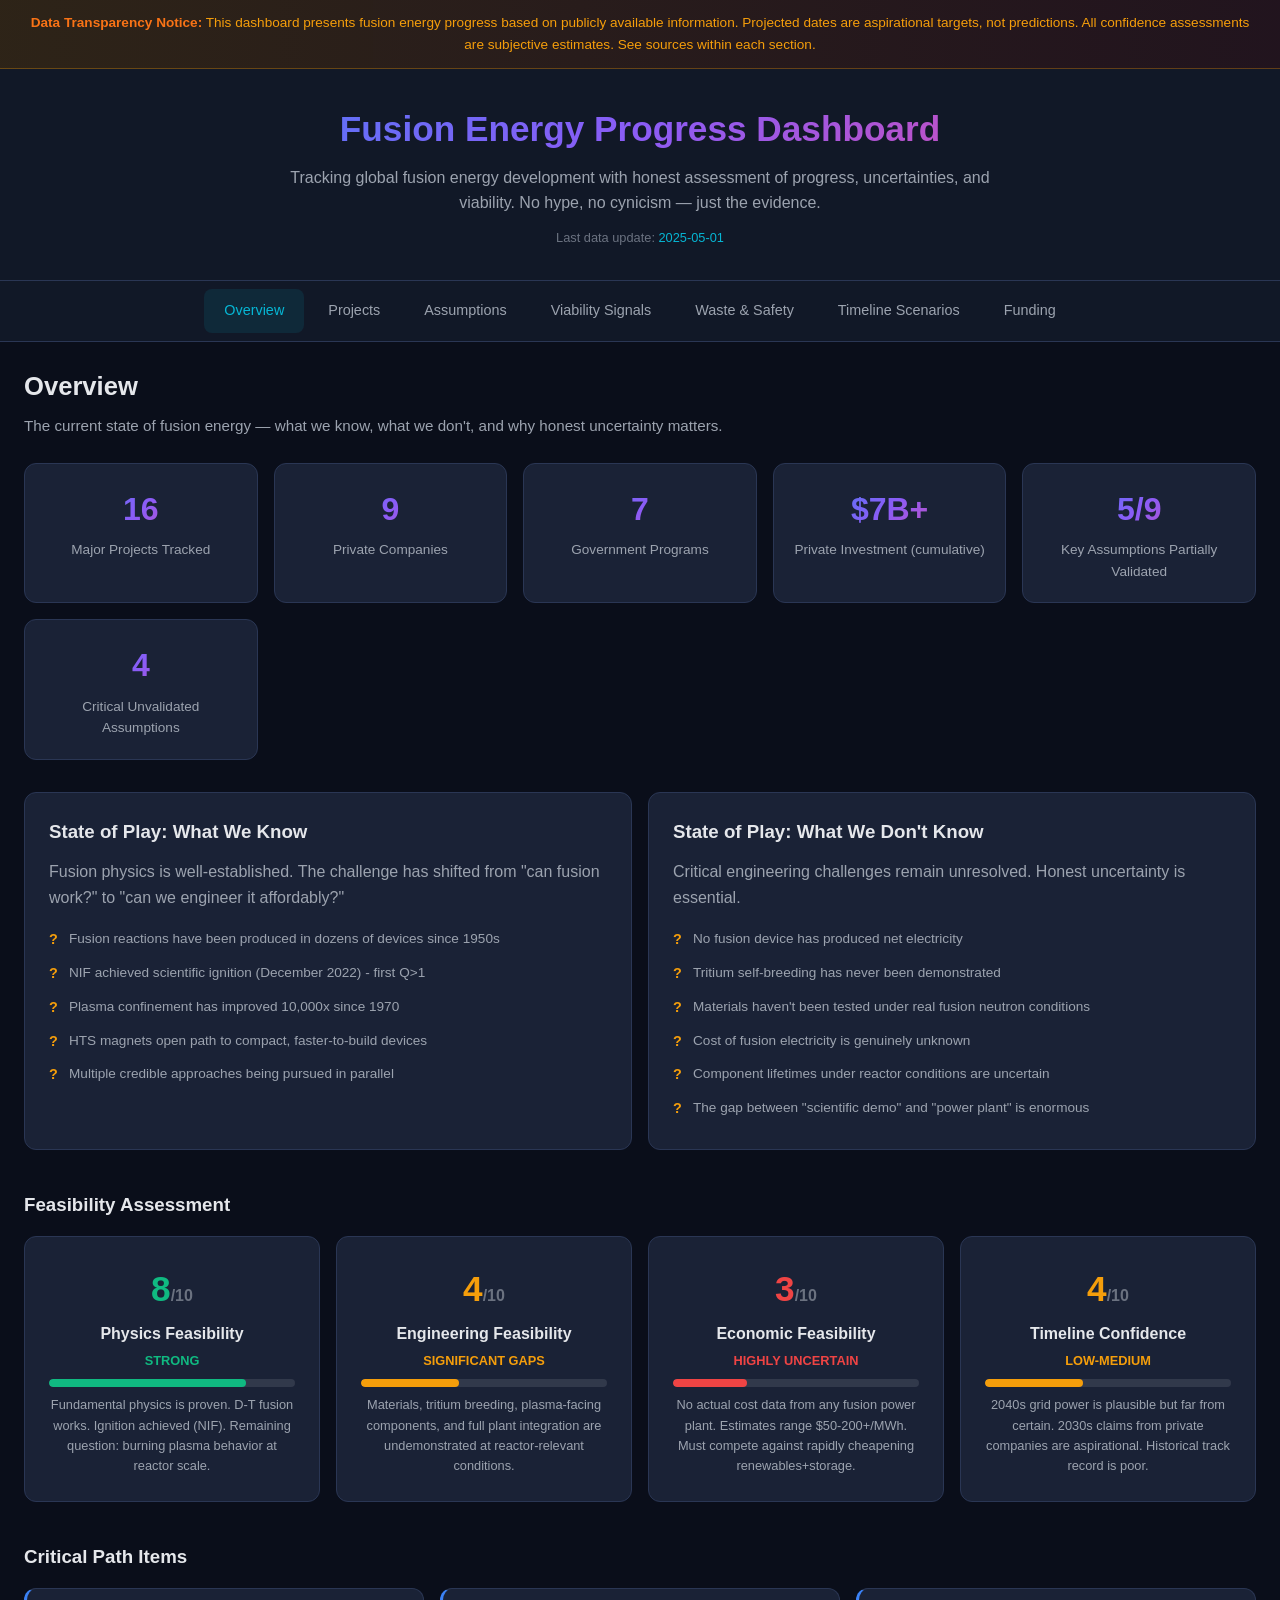
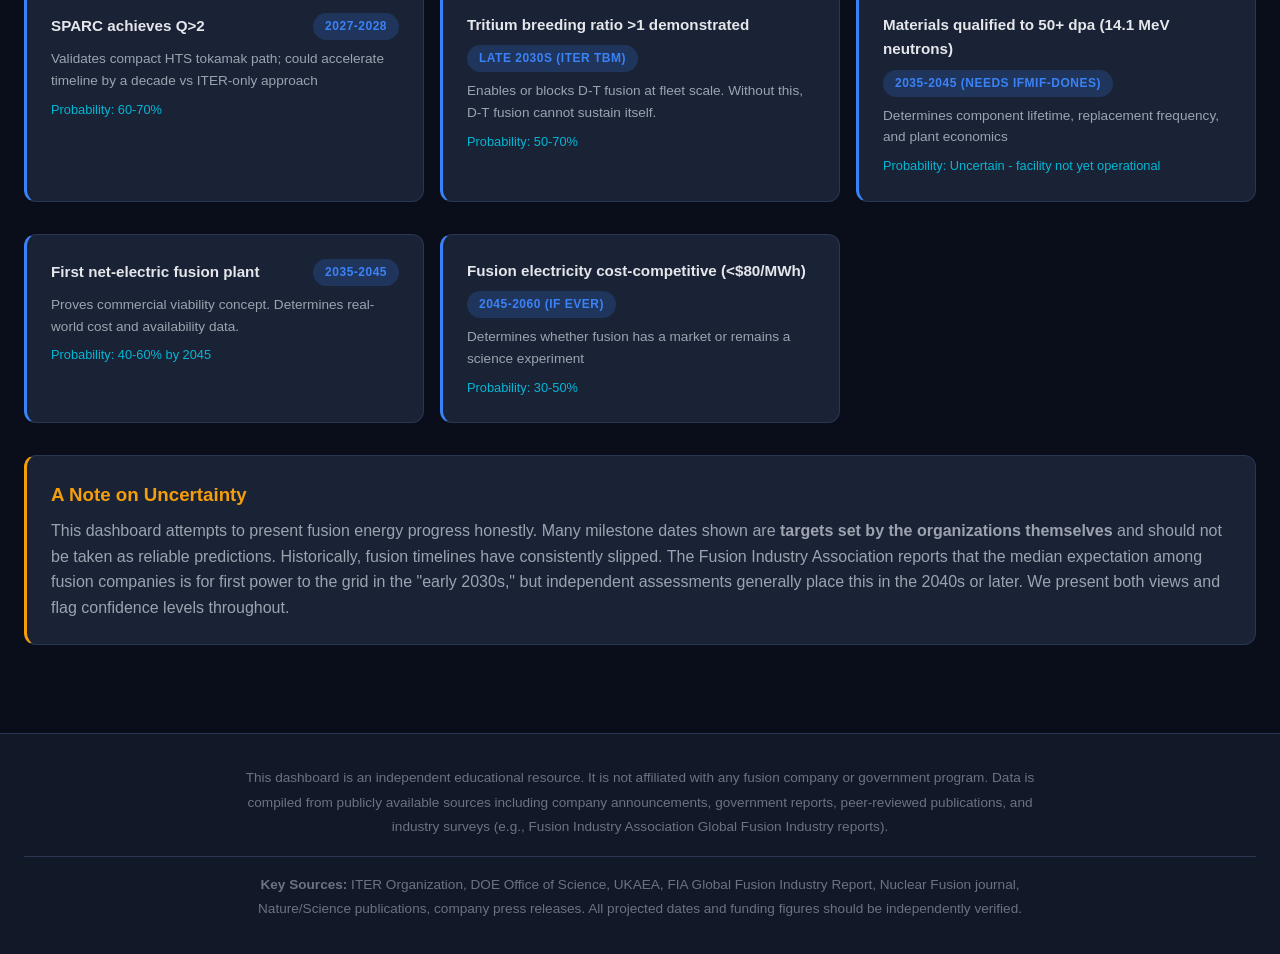
==== index.html @ d8c12f77 "Initial fusion energy progress dashboard Comprehensive static website tracking 16 major fusion proje" ====
<!DOCTYPE html>
<html lang="en">
<head>
  <meta charset="UTF-8">
  <meta name="viewport" content="width=device-width, initial-scale=1.0">
  <title>Fusion Energy Progress Dashboard</title>
  <meta name="description" content="Track the progress of global fusion energy development efforts, with honest assessment of milestones, uncertainties, safety, and viability signals.">
  <link rel="stylesheet" href="css/styles.css">
</head>
<body>

  <!-- Disclaimer Banner -->
  <div class="disclaimer-banner">
    <strong>Data Transparency Notice:</strong> This dashboard presents fusion energy progress based on publicly available information. Projected dates are aspirational targets, not predictions. All confidence assessments are subjective estimates. See sources within each section.
  </div>

  <!-- Header -->
  <header>
    <h1>Fusion Energy Progress Dashboard</h1>
    <p class="subtitle">
      Tracking global fusion energy development with honest assessment of progress, uncertainties, and viability. No hype, no cynicism &mdash; just the evidence.
    </p>
    <p class="last-updated">Last data update: <span id="last-updated">--</span></p>
  </header>

  <!-- Navigation -->
  <nav>
    <ul>
      <li><a href="#overview">Overview</a></li>
      <li><a href="#projects">Projects</a></li>
      <li><a href="#assumptions">Assumptions</a></li>
      <li><a href="#signals">Viability Signals</a></li>
      <li><a href="#waste">Waste &amp; Safety</a></li>
      <li><a href="#timeline">Timeline Scenarios</a></li>
      <li><a href="#funding">Funding</a></li>
    </ul>
  </nav>

  <!-- Main Content -->
  <main>

    <!-- Overview Section -->
    <div id="overview" class="section">
      <div class="section-header">
        <h2>Overview</h2>
        <p>The current state of fusion energy &mdash; what we know, what we don't, and why honest uncertainty matters.</p>
      </div>
      <div id="overview-content"></div>
    </div>

    <!-- Projects Section -->
    <div id="projects" class="section">
      <div class="section-header">
        <h2>Major Fusion Projects</h2>
        <p>Tracking 16 major public and private fusion energy efforts worldwide. Click milestones and uncertainties to expand.</p>
      </div>
      <div id="projects-content"></div>
    </div>

    <!-- Assumptions Section -->
    <div id="assumptions" class="section">
      <div class="section-header">
        <h2>Key Assumptions &amp; Validation Status</h2>
        <p>Fusion energy rests on several critical assumptions spanning physics, engineering, resources, policy, and economics. Here is where each stands.</p>
      </div>
      <div id="assumptions-content"></div>
    </div>

    <!-- Viability Signals Section -->
    <div id="signals" class="section">
      <div class="section-header">
        <h2>Viability Signals</h2>
        <p>Evidence for and against near-term fusion viability. Each signal includes a caveat to maintain intellectual honesty.</p>
      </div>
      <div id="signals-content"></div>
    </div>

    <!-- Waste & Safety Section -->
    <div id="waste" class="section">
      <div class="section-header">
        <h2>Waste Processing &amp; Safety</h2>
        <p>How fusion waste compares to fission, what safety characteristics fusion reactors have, and the environmental profile of fusion energy.</p>
      </div>
      <div id="waste-content"></div>
    </div>

    <!-- Timeline Scenarios Section -->
    <div id="timeline" class="section">
      <div class="section-header">
        <h2>Timeline Scenarios</h2>
        <p>When might fusion energy reach the grid? Four scenarios from optimistic to skeptical, with the reasoning behind each.</p>
      </div>
      <div id="timeline-content"></div>
    </div>

    <!-- Funding Section -->
    <div id="funding" class="section">
      <div class="section-header">
        <h2>Funding Landscape</h2>
        <p>Private investment and government funding for fusion energy development.</p>
      </div>
      <div id="funding-content"></div>
    </div>

  </main>

  <!-- Footer -->
  <footer>
    <p>
      This dashboard is an independent educational resource. It is not affiliated with any fusion company or government program. Data is compiled from publicly available sources including company announcements, government reports, peer-reviewed publications, and industry surveys (e.g., Fusion Industry Association Global Fusion Industry reports).
    </p>
    <div class="sources-note">
      <p>
        <strong>Key Sources:</strong> ITER Organization, DOE Office of Science, UKAEA, FIA Global Fusion Industry Report, Nuclear Fusion journal, Nature/Science publications, company press releases. All projected dates and funding figures should be independently verified.
      </p>
    </div>
  </footer>

  <!-- Scripts -->
  <script src="data/fusion-data.js"></script>
  <script src="js/app.js"></script>

</body>
</html>
---- css/styles.css ----
/* ============================================================
   Fusion Energy Dashboard - Styles
   ============================================================ */

:root {
  --bg-primary: #0a0e1a;
  --bg-secondary: #111827;
  --bg-card: #1a2236;
  --bg-card-hover: #1f2a42;
  --border: #2a3654;
  --text-primary: #e5e7eb;
  --text-secondary: #9ca3af;
  --text-muted: #6b7280;
  --accent-blue: #3b82f6;
  --accent-cyan: #06b6d4;
  --accent-purple: #8b5cf6;
  --accent-green: #10b981;
  --accent-yellow: #f59e0b;
  --accent-orange: #f97316;
  --accent-red: #ef4444;
  --accent-pink: #ec4899;
  --gradient-fusion: linear-gradient(135deg, #3b82f6, #8b5cf6, #ec4899);
  --gradient-energy: linear-gradient(135deg, #06b6d4, #10b981);
  --shadow-sm: 0 1px 2px rgba(0,0,0,0.3);
  --shadow-md: 0 4px 6px rgba(0,0,0,0.4);
  --shadow-lg: 0 10px 25px rgba(0,0,0,0.5);
  --radius: 12px;
  --radius-sm: 8px;
}

* { margin: 0; padding: 0; box-sizing: border-box; }

body {
  font-family: -apple-system, BlinkMacSystemFont, 'Segoe UI', 'Inter', sans-serif;
  background: var(--bg-primary);
  color: var(--text-primary);
  line-height: 1.6;
  -webkit-font-smoothing: antialiased;
}

/* ---- Top Disclaimer Banner ---- */
.disclaimer-banner {
  background: linear-gradient(90deg, rgba(245, 158, 11, 0.15), rgba(239, 68, 68, 0.1));
  border-bottom: 1px solid rgba(245, 158, 11, 0.3);
  padding: 12px 24px;
  text-align: center;
  font-size: 0.85rem;
  color: var(--accent-yellow);
}
.disclaimer-banner strong { color: var(--accent-orange); }

/* ---- Header ---- */
header {
  background: var(--bg-secondary);
  border-bottom: 1px solid var(--border);
  padding: 32px 24px;
  text-align: center;
}
header h1 {
  font-size: 2.2rem;
  font-weight: 800;
  background: var(--gradient-fusion);
  -webkit-background-clip: text;
  -webkit-text-fill-color: transparent;
  background-clip: text;
  margin-bottom: 8px;
}
header .subtitle {
  color: var(--text-secondary);
  font-size: 1rem;
  max-width: 700px;
  margin: 0 auto;
}
header .last-updated {
  color: var(--text-muted);
  font-size: 0.8rem;
  margin-top: 12px;
}
header .last-updated span { color: var(--accent-cyan); }

/* ---- Navigation ---- */
nav {
  background: var(--bg-secondary);
  border-bottom: 1px solid var(--border);
  padding: 0 24px;
  position: sticky;
  top: 0;
  z-index: 100;
}
nav ul {
  display: flex;
  list-style: none;
  justify-content: center;
  gap: 4px;
  overflow-x: auto;
  padding: 8px 0;
}
nav a {
  display: block;
  padding: 10px 20px;
  color: var(--text-secondary);
  text-decoration: none;
  font-size: 0.9rem;
  font-weight: 500;
  border-radius: var(--radius-sm);
  transition: all 0.2s;
  white-space: nowrap;
}
nav a:hover, nav a.active {
  color: var(--text-primary);
  background: var(--bg-card);
}
nav a.active {
  color: var(--accent-cyan);
  background: rgba(6, 182, 212, 0.1);
}

/* ---- Main Content ---- */
main {
  max-width: 1400px;
  margin: 0 auto;
  padding: 24px;
}

/* ---- Sections ---- */
.section {
  display: none;
  animation: fadeIn 0.3s ease;
}
.section.active { display: block; }

@keyframes fadeIn {
  from { opacity: 0; transform: translateY(10px); }
  to { opacity: 1; transform: translateY(0); }
}

.section-header {
  margin-bottom: 24px;
}
.section-header h2 {
  font-size: 1.6rem;
  font-weight: 700;
  margin-bottom: 8px;
  color: var(--text-primary);
}
.section-header p {
  color: var(--text-secondary);
  font-size: 0.95rem;
}

/* ---- Cards ---- */
.card {
  background: var(--bg-card);
  border: 1px solid var(--border);
  border-radius: var(--radius);
  padding: 24px;
  margin-bottom: 16px;
  transition: all 0.2s;
}
.card:hover {
  background: var(--bg-card-hover);
  border-color: rgba(59, 130, 246, 0.3);
  box-shadow: var(--shadow-md);
}

.card-header {
  display: flex;
  justify-content: space-between;
  align-items: flex-start;
  gap: 16px;
  margin-bottom: 16px;
  flex-wrap: wrap;
}
.card-header h3 {
  font-size: 1.2rem;
  font-weight: 700;
}
.card-header .meta {
  display: flex;
  gap: 8px;
  flex-wrap: wrap;
}

/* ---- Badges / Tags ---- */
.badge {
  display: inline-block;
  padding: 4px 12px;
  border-radius: 20px;
  font-size: 0.75rem;
  font-weight: 600;
  text-transform: uppercase;
  letter-spacing: 0.5px;
}
.badge-tokamak { background: rgba(59, 130, 246, 0.2); color: var(--accent-blue); }
.badge-stellarator { background: rgba(139, 92, 246, 0.2); color: var(--accent-purple); }
.badge-frc { background: rgba(236, 72, 153, 0.2); color: var(--accent-pink); }
.badge-icf { background: rgba(249, 115, 22, 0.2); color: var(--accent-orange); }
.badge-other { background: rgba(16, 185, 129, 0.2); color: var(--accent-green); }
.badge-private { background: rgba(6, 182, 212, 0.15); color: var(--accent-cyan); border: 1px solid rgba(6, 182, 212, 0.3); }
.badge-government { background: rgba(245, 158, 11, 0.15); color: var(--accent-yellow); border: 1px solid rgba(245, 158, 11, 0.3); }

/* ---- Status indicators ---- */
.status-dot {
  display: inline-block;
  width: 8px;
  height: 8px;
  border-radius: 50%;
  margin-right: 6px;
}
.status-achieved { background: var(--accent-green); box-shadow: 0 0 6px var(--accent-green); }
.status-pending { background: var(--accent-yellow); box-shadow: 0 0 6px var(--accent-yellow); }
.status-failed { background: var(--accent-red); box-shadow: 0 0 6px var(--accent-red); }

/* ---- Grid Layouts ---- */
.grid-2 { display: grid; grid-template-columns: repeat(auto-fit, minmax(400px, 1fr)); gap: 16px; }
.grid-3 { display: grid; grid-template-columns: repeat(auto-fit, minmax(300px, 1fr)); gap: 16px; }
.grid-4 { display: grid; grid-template-columns: repeat(auto-fit, minmax(250px, 1fr)); gap: 16px; }

/* ---- Stats Grid ---- */
.stats-grid {
  display: grid;
  grid-template-columns: repeat(auto-fit, minmax(200px, 1fr));
  gap: 16px;
  margin-bottom: 32px;
}
.stat-card {
  background: var(--bg-card);
  border: 1px solid var(--border);
  border-radius: var(--radius);
  padding: 20px;
  text-align: center;
}
.stat-card .stat-value {
  font-size: 2rem;
  font-weight: 800;
  background: var(--gradient-fusion);
  -webkit-background-clip: text;
  -webkit-text-fill-color: transparent;
  background-clip: text;
}
.stat-card .stat-label {
  color: var(--text-secondary);
  font-size: 0.85rem;
  margin-top: 4px;
}

/* ---- Milestone Timeline ---- */
.timeline {
  position: relative;
  padding-left: 24px;
}
.timeline::before {
  content: '';
  position: absolute;
  left: 7px;
  top: 4px;
  bottom: 4px;
  width: 2px;
  background: var(--border);
}
.timeline-item {
  position: relative;
  padding: 8px 0 8px 20px;
  font-size: 0.9rem;
}
.timeline-item::before {
  content: '';
  position: absolute;
  left: -20px;
  top: 14px;
  width: 10px;
  height: 10px;
  border-radius: 50%;
  border: 2px solid var(--border);
  background: var(--bg-primary);
}
.timeline-item.achieved::before {
  background: var(--accent-green);
  border-color: var(--accent-green);
  box-shadow: 0 0 8px rgba(16, 185, 129, 0.4);
}
.timeline-item.pending::before {
  background: var(--accent-yellow);
  border-color: var(--accent-yellow);
}
.timeline-item .year {
  font-weight: 700;
  color: var(--accent-cyan);
  min-width: 80px;
  display: inline-block;
}
.timeline-item .event { color: var(--text-primary); }
.timeline-item .note {
  color: var(--text-muted);
  font-size: 0.8rem;
  font-style: italic;
  margin-left: 4px;
}

/* ---- Confidence Meter ---- */
.confidence-bar {
  display: flex;
  align-items: center;
  gap: 12px;
  margin: 8px 0;
}
.confidence-track {
  flex: 1;
  height: 8px;
  background: rgba(255,255,255,0.1);
  border-radius: 4px;
  overflow: hidden;
}
.confidence-fill {
  height: 100%;
  border-radius: 4px;
  transition: width 0.6s ease;
}
.confidence-label {
  font-size: 0.85rem;
  font-weight: 600;
  min-width: 40px;
  text-align: right;
}

/* ---- Signal Cards ---- */
.signal-card {
  border-left: 3px solid;
  padding-left: 20px;
}
.signal-positive { border-color: var(--accent-green); }
.signal-negative { border-color: var(--accent-red); }
.signal-card .signal-header {
  display: flex;
  justify-content: space-between;
  align-items: center;
  margin-bottom: 8px;
  flex-wrap: wrap;
  gap: 8px;
}
.signal-card h4 { font-size: 1rem; }
.signal-card .signal-date { color: var(--text-muted); font-size: 0.8rem; }
.signal-card .signal-detail { color: var(--text-secondary); font-size: 0.9rem; margin-bottom: 8px; }
.signal-card .signal-caveat {
  background: rgba(245, 158, 11, 0.08);
  border: 1px solid rgba(245, 158, 11, 0.2);
  border-radius: var(--radius-sm);
  padding: 10px 14px;
  font-size: 0.85rem;
  color: var(--accent-yellow);
}
.signal-card .signal-caveat::before { content: 'Caveat: '; font-weight: 700; }

.significance-badge {
  padding: 2px 10px;
  border-radius: 12px;
  font-size: 0.7rem;
  font-weight: 700;
  text-transform: uppercase;
}
.significance-high { background: rgba(239, 68, 68, 0.2); color: var(--accent-red); }
.significance-medium { background: rgba(245, 158, 11, 0.2); color: var(--accent-yellow); }
.significance-low { background: rgba(107, 114, 128, 0.2); color: var(--text-muted); }

/* ---- Assumption Cards ---- */
.assumption-card .status-label {
  display: inline-block;
  padding: 4px 12px;
  border-radius: 20px;
  font-size: 0.75rem;
  font-weight: 700;
  text-transform: uppercase;
}
.status-validated { background: rgba(16, 185, 129, 0.2); color: var(--accent-green); }
.status-partial { background: rgba(245, 158, 11, 0.2); color: var(--accent-yellow); }
.status-unvalidated { background: rgba(239, 68, 68, 0.2); color: var(--accent-red); }

.assumption-card .category-tag {
  color: var(--text-muted);
  font-size: 0.75rem;
  text-transform: uppercase;
  letter-spacing: 1px;
  margin-bottom: 8px;
}

/* ---- Expandable sections ---- */
.expandable-header {
  cursor: pointer;
  user-select: none;
  display: flex;
  align-items: center;
  gap: 8px;
}
.expandable-header .chevron {
  transition: transform 0.2s;
  font-size: 0.8rem;
  color: var(--text-muted);
}
.expandable-header.open .chevron { transform: rotate(90deg); }
.expandable-content {
  max-height: 0;
  overflow: hidden;
  transition: max-height 0.3s ease;
}
.expandable-content.open { max-height: 2000px; }

/* ---- Key Metrics ---- */
.metrics-grid {
  display: grid;
  grid-template-columns: repeat(auto-fit, minmax(160px, 1fr));
  gap: 8px;
  margin: 12px 0;
}
.metric-item {
  background: rgba(255,255,255,0.03);
  border-radius: var(--radius-sm);
  padding: 10px 12px;
}
.metric-item .metric-label {
  font-size: 0.7rem;
  text-transform: uppercase;
  letter-spacing: 0.5px;
  color: var(--text-muted);
}
.metric-item .metric-value {
  font-size: 0.95rem;
  font-weight: 600;
  color: var(--accent-cyan);
}

/* ---- Uncertainty List ---- */
.uncertainty-list {
  list-style: none;
  margin-top: 12px;
}
.uncertainty-list li {
  position: relative;
  padding: 6px 0 6px 20px;
  font-size: 0.85rem;
  color: var(--text-secondary);
}
.uncertainty-list li::before {
  content: '?';
  position: absolute;
  left: 0;
  color: var(--accent-yellow);
  font-weight: 700;
  font-size: 0.9rem;
}

/* ---- Comparison Table ---- */
.comparison-table {
  width: 100%;
  border-collapse: collapse;
  margin: 16px 0;
}
.comparison-table th, .comparison-table td {
  padding: 12px 16px;
  text-align: left;
  border-bottom: 1px solid var(--border);
  font-size: 0.9rem;
}
.comparison-table th {
  color: var(--text-muted);
  font-size: 0.75rem;
  text-transform: uppercase;
  letter-spacing: 1px;
  font-weight: 600;
}
.comparison-table tr:hover td { background: rgba(255,255,255,0.02); }

/* ---- Waste Comparison ---- */
.waste-comparison {
  display: flex;
  gap: 24px;
  margin: 16px 0;
  flex-wrap: wrap;
}
.waste-col {
  flex: 1;
  min-width: 280px;
  background: rgba(255,255,255,0.02);
  border-radius: var(--radius);
  padding: 20px;
}
.waste-col h4 {
  margin-bottom: 12px;
  font-size: 1rem;
}
.waste-col.fusion-col { border-top: 3px solid var(--accent-green); }
.waste-col.fission-col { border-top: 3px solid var(--accent-red); }

/* ---- Timeline Scenarios ---- */
.scenario-cards {
  display: grid;
  grid-template-columns: repeat(auto-fit, minmax(280px, 1fr));
  gap: 16px;
}
.scenario-card {
  background: var(--bg-card);
  border: 1px solid var(--border);
  border-radius: var(--radius);
  padding: 24px;
  position: relative;
  overflow: hidden;
}
.scenario-card::before {
  content: '';
  position: absolute;
  top: 0; left: 0; right: 0;
  height: 3px;
}
.scenario-optimistic::before { background: var(--accent-green); }
.scenario-moderate::before { background: var(--accent-blue); }
.scenario-pessimistic::before { background: var(--accent-orange); }
.scenario-never::before { background: var(--accent-red); }
.scenario-card h4 { margin-bottom: 16px; font-size: 1.05rem; }
.scenario-item {
  display: flex;
  justify-content: space-between;
  padding: 8px 0;
  border-bottom: 1px solid rgba(255,255,255,0.05);
  font-size: 0.9rem;
}
.scenario-item .scenario-label { color: var(--text-secondary); }
.scenario-item .scenario-value { font-weight: 600; color: var(--accent-cyan); }
.scenario-probability {
  margin-top: 16px;
  padding: 12px;
  background: rgba(255,255,255,0.03);
  border-radius: var(--radius-sm);
  text-align: center;
  font-size: 0.9rem;
}
.scenario-probability .prob-value { font-size: 1.4rem; font-weight: 800; }

/* ---- Funding ---- */
.funding-bar {
  display: flex;
  align-items: center;
  gap: 12px;
  margin: 8px 0;
}
.funding-bar .company-name {
  min-width: 160px;
  font-size: 0.9rem;
  color: var(--text-secondary);
}
.funding-bar-track {
  flex: 1;
  height: 24px;
  background: rgba(255,255,255,0.05);
  border-radius: 4px;
  overflow: hidden;
  position: relative;
}
.funding-bar-fill {
  height: 100%;
  background: var(--gradient-fusion);
  border-radius: 4px;
  display: flex;
  align-items: center;
  padding-left: 8px;
  font-size: 0.75rem;
  font-weight: 600;
  min-width: fit-content;
  padding-right: 8px;
}

/* ---- Filter Controls ---- */
.filter-bar {
  display: flex;
  gap: 8px;
  margin-bottom: 24px;
  flex-wrap: wrap;
}
.filter-btn {
  padding: 8px 16px;
  border: 1px solid var(--border);
  border-radius: 20px;
  background: transparent;
  color: var(--text-secondary);
  font-size: 0.85rem;
  cursor: pointer;
  transition: all 0.2s;
}
.filter-btn:hover { border-color: var(--accent-blue); color: var(--text-primary); }
.filter-btn.active { background: rgba(59, 130, 246, 0.2); border-color: var(--accent-blue); color: var(--accent-blue); }

/* ---- Safety Feature Cards ---- */
.safety-grid {
  display: grid;
  grid-template-columns: repeat(auto-fit, minmax(350px, 1fr));
  gap: 16px;
}
.safety-card {
  background: var(--bg-card);
  border: 1px solid var(--border);
  border-radius: var(--radius);
  padding: 20px;
}
.safety-card h4 {
  color: var(--accent-green);
  margin-bottom: 8px;
}
.safety-card .comparison {
  margin-top: 8px;
  padding-top: 8px;
  border-top: 1px solid var(--border);
  font-size: 0.85rem;
  color: var(--text-muted);
}
.safety-card .comparison::before { content: 'vs Fission: '; font-weight: 600; color: var(--accent-orange); }

/* ---- Footer ---- */
footer {
  background: var(--bg-secondary);
  border-top: 1px solid var(--border);
  padding: 32px 24px;
  text-align: center;
  margin-top: 48px;
}
footer p {
  color: var(--text-muted);
  font-size: 0.85rem;
  max-width: 800px;
  margin: 0 auto;
  line-height: 1.8;
}
footer .sources-note {
  margin-top: 16px;
  padding-top: 16px;
  border-top: 1px solid var(--border);
}

/* ---- Responsive ---- */
@media (max-width: 768px) {
  header h1 { font-size: 1.6rem; }
  nav ul { justify-content: flex-start; }
  main { padding: 16px; }
  .grid-2, .grid-3, .grid-4 { grid-template-columns: 1fr; }
  .stats-grid { grid-template-columns: repeat(2, 1fr); }
  .card-header { flex-direction: column; }
  .funding-bar .company-name { min-width: 100px; font-size: 0.8rem; }
  .waste-comparison { flex-direction: column; }
  .safety-grid { grid-template-columns: 1fr; }
  .scenario-cards { grid-template-columns: 1fr; }
}

/* ---- Scrollbar ---- */
::-webkit-scrollbar { width: 8px; height: 8px; }
::-webkit-scrollbar-track { background: var(--bg-primary); }
::-webkit-scrollbar-thumb { background: var(--border); border-radius: 4px; }
::-webkit-scrollbar-thumb:hover { background: var(--text-muted); }

/* ---- Print styles ---- */
@media print {
  body { background: white; color: #1a1a1a; }
  nav, .disclaimer-banner { display: none; }
  .section { display: block !important; page-break-inside: avoid; }
  .card { border: 1px solid #ddd; box-shadow: none; background: white; }
}
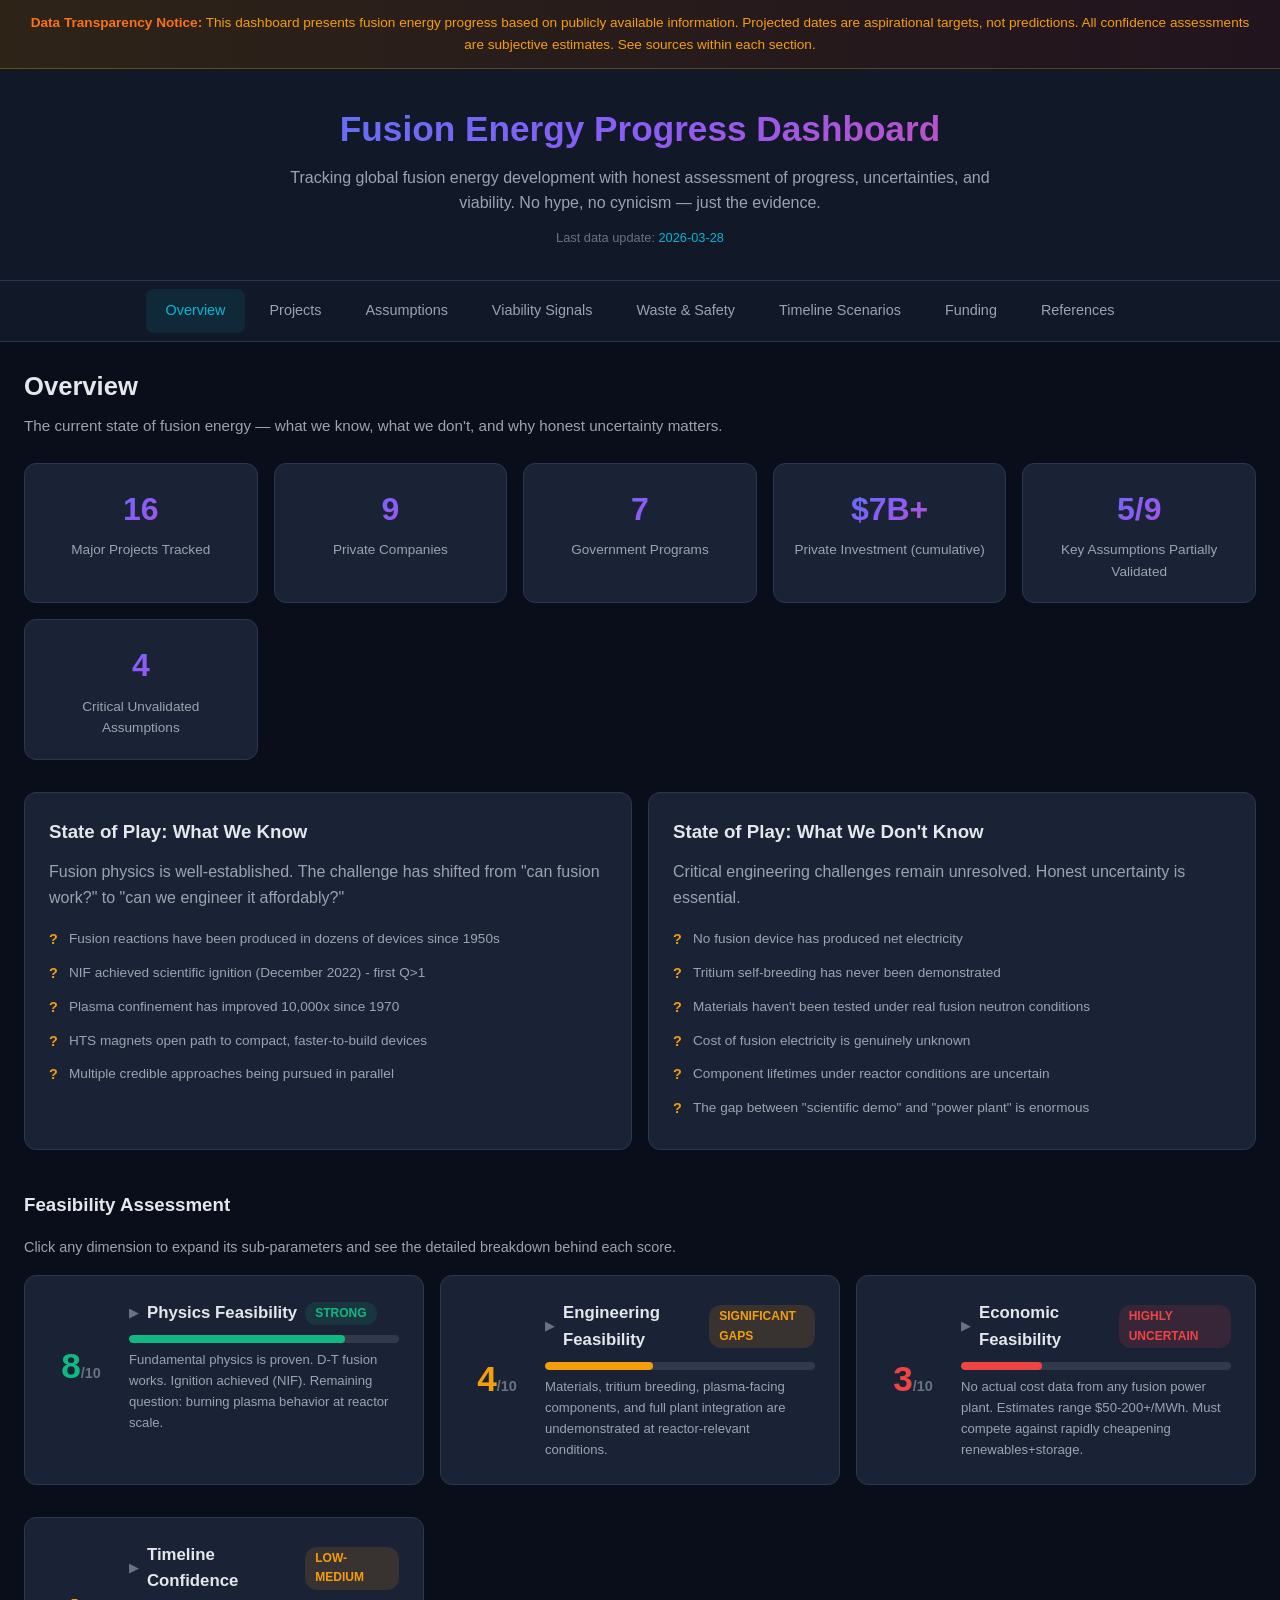
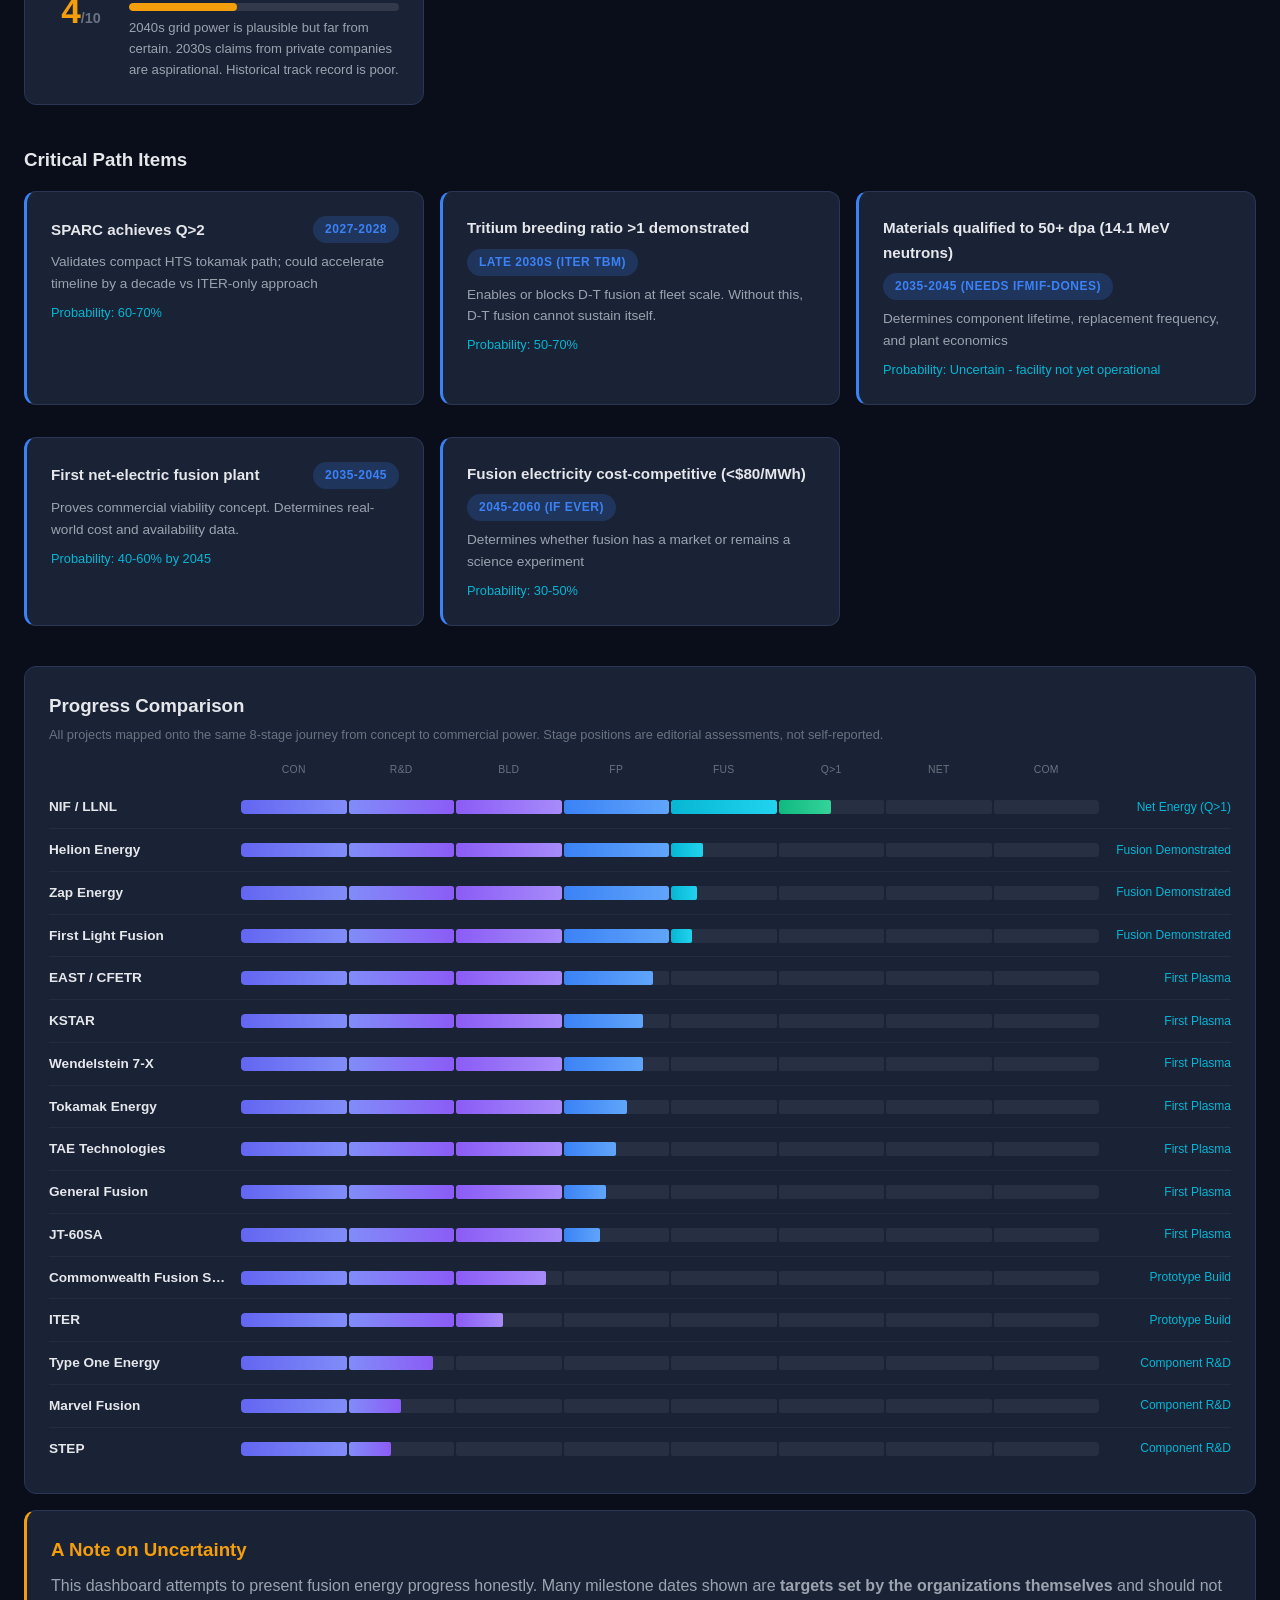
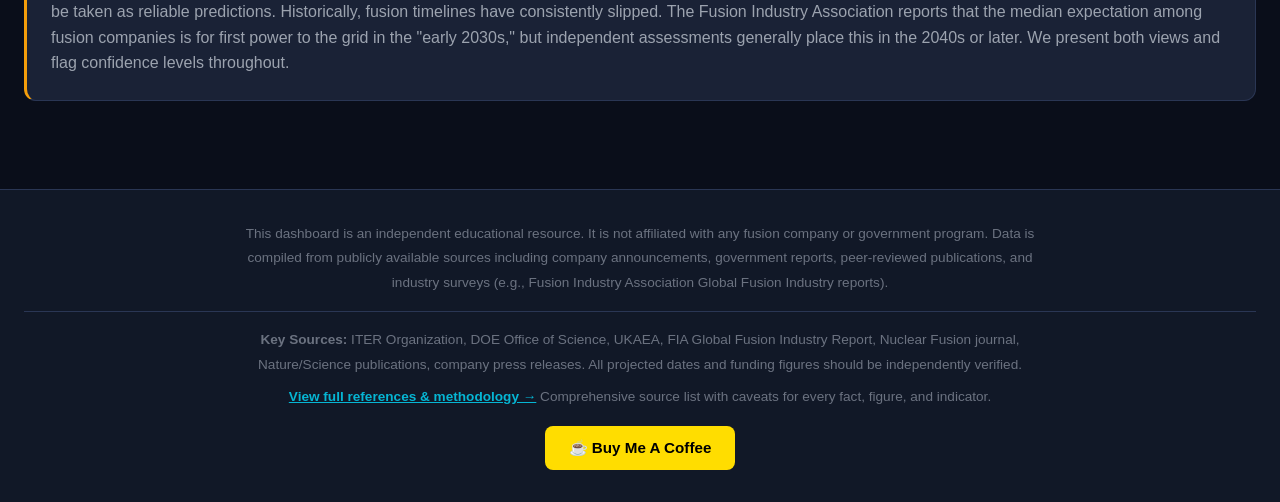
==== commit 58f6712a: "Comprehensive fact-check, data refresh to Mar 2026, references page, Buy Me A Coffee link - Fact-che" ====
--- a/index.html
+++ b/index.html
@@ -33,6 +33,7 @@
       <li><a href="#waste">Waste &amp; Safety</a></li>
       <li><a href="#timeline">Timeline Scenarios</a></li>
       <li><a href="#funding">Funding</a></li>
+      <li><a href="references.html">References</a></li>
     </ul>
   </nav>
 
@@ -113,6 +114,12 @@
       <p>
         <strong>Key Sources:</strong> ITER Organization, DOE Office of Science, UKAEA, FIA Global Fusion Industry Report, Nuclear Fusion journal, Nature/Science publications, company press releases. All projected dates and funding figures should be independently verified.
       </p>
+      <p style="margin-top: 8px;">
+        <strong><a href="references.html" style="color: #06b6d4;">View full references &amp; methodology &rarr;</a></strong> Comprehensive source list with caveats for every fact, figure, and indicator.
+      </p>
+    </div>
+    <div style="margin-top: 16px; text-align: center;">
+      <a href="https://www.buymeacoffee.com/joelfirenze" target="_blank" rel="noopener noreferrer" style="display: inline-block; background: #FFDD00; color: #000; font-weight: 700; padding: 10px 24px; border-radius: 8px; text-decoration: none; font-size: 0.95rem;">&#9749; Buy Me A Coffee</a>
     </div>
   </footer>
 
--- a/css/styles.css
+++ b/css/styles.css
@@ -375,12 +375,174 @@
 .status-partial { background: rgba(245, 158, 11, 0.2); color: var(--accent-yellow); }
 .status-unvalidated { background: rgba(239, 68, 68, 0.2); color: var(--accent-red); }
 
+/* ---- Progress Meter ---- */
+.progress-meter {
+  margin: 16px 0;
+  background: rgba(255,255,255,0.03);
+  border-radius: var(--radius-sm);
+  padding: 14px 16px 10px;
+}
+.progress-meter .pm-label {
+  display: flex;
+  justify-content: space-between;
+  align-items: center;
+  margin-bottom: 10px;
+}
+.progress-meter .pm-label-text {
+  font-size: 0.8rem;
+  font-weight: 600;
+  color: var(--text-muted);
+  text-transform: uppercase;
+  letter-spacing: 0.5px;
+}
+.progress-meter .pm-note {
+  font-size: 0.78rem;
+  color: var(--text-secondary);
+  margin-top: 8px;
+  font-style: italic;
+}
+.pm-stages {
+  display: flex;
+  gap: 3px;
+  width: 100%;
+}
+.pm-stage {
+  flex: 1;
+  position: relative;
+}
+.pm-stage-track {
+  height: 22px;
+  background: rgba(255,255,255,0.06);
+  border-radius: 3px;
+  overflow: hidden;
+  position: relative;
+}
+.pm-stage:first-child .pm-stage-track { border-radius: 6px 3px 3px 6px; }
+.pm-stage:last-child .pm-stage-track { border-radius: 3px 6px 6px 3px; }
+.pm-stage-fill {
+  height: 100%;
+  border-radius: inherit;
+  transition: width 0.8s cubic-bezier(0.22, 1, 0.36, 1);
+}
+.pm-stage.completed .pm-stage-track { background: rgba(255,255,255,0.06); }
+.pm-stage.completed .pm-stage-fill { width: 100% !important; }
+.pm-stage.current .pm-stage-track {
+  box-shadow: inset 0 0 0 1px rgba(255,255,255,0.1);
+}
+.pm-stage-name {
+  font-size: 0.62rem;
+  text-transform: uppercase;
+  letter-spacing: 0.3px;
+  color: var(--text-muted);
+  text-align: center;
+  margin-top: 5px;
+  line-height: 1.2;
+  white-space: nowrap;
+  overflow: hidden;
+  text-overflow: ellipsis;
+}
+.pm-stage.completed .pm-stage-name { color: var(--text-secondary); }
+.pm-stage.current .pm-stage-name { color: var(--accent-cyan); font-weight: 700; }
+
+/* stage-specific fill colors */
+.pm-fill-0 { background: linear-gradient(90deg, #6366f1, #818cf8); }
+.pm-fill-1 { background: linear-gradient(90deg, #818cf8, #8b5cf6); }
+.pm-fill-2 { background: linear-gradient(90deg, #8b5cf6, #a78bfa); }
+.pm-fill-3 { background: linear-gradient(90deg, #3b82f6, #60a5fa); }
+.pm-fill-4 { background: linear-gradient(90deg, #06b6d4, #22d3ee); }
+.pm-fill-5 { background: linear-gradient(90deg, #10b981, #34d399); }
+.pm-fill-6 { background: linear-gradient(90deg, #f59e0b, #fbbf24); }
+.pm-fill-7 { background: linear-gradient(90deg, #f97316, #fb923c); }
+
+/* Pulse on current stage */
+.pm-stage.current .pm-stage-fill {
+  animation: pulseFill 2.5s ease-in-out infinite;
+}
+@keyframes pulseFill {
+  0%, 100% { opacity: 1; }
+  50% { opacity: 0.7; }
+}
+
+/* ---- Overview progress comparison bar ---- */
+.overview-pm-row {
+  display: flex;
+  align-items: center;
+  gap: 12px;
+  padding: 10px 0;
+  border-bottom: 1px solid rgba(255,255,255,0.04);
+}
+.overview-pm-row:last-child { border-bottom: none; }
+.overview-pm-name {
+  min-width: 180px;
+  max-width: 180px;
+  font-size: 0.85rem;
+  font-weight: 600;
+  color: var(--text-primary);
+  white-space: nowrap;
+  overflow: hidden;
+  text-overflow: ellipsis;
+}
+.overview-pm-bar-wrap {
+  flex: 1;
+  display: flex;
+  gap: 2px;
+  height: 14px;
+}
+.overview-pm-seg {
+  flex: 1;
+  background: rgba(255,255,255,0.06);
+  border-radius: 2px;
+  overflow: hidden;
+}
+.overview-pm-seg:first-child { border-radius: 4px 2px 2px 4px; }
+.overview-pm-seg:last-child { border-radius: 2px 4px 4px 2px; }
+.overview-pm-seg-fill {
+  height: 100%;
+  border-radius: inherit;
+}
+.overview-pm-stage-label {
+  min-width: 120px;
+  max-width: 120px;
+  font-size: 0.75rem;
+  color: var(--accent-cyan);
+  text-align: right;
+  white-space: nowrap;
+  overflow: hidden;
+  text-overflow: ellipsis;
+}
+
+@media (max-width: 768px) {
+  .overview-pm-name { min-width: 100px; max-width: 100px; font-size: 0.75rem; }
+  .overview-pm-stage-label { min-width: 80px; max-width: 80px; font-size: 0.7rem; }
+  .pm-stage-name { font-size: 0.55rem; }
+}
+
 .assumption-card .category-tag {
   color: var(--text-muted);
   font-size: 0.75rem;
   text-transform: uppercase;
   letter-spacing: 1px;
   margin-bottom: 8px;
+}
+
+/* ---- Feasibility & Assumption drop-down cards ---- */
+.feasibility-card,
+.assumption-card {
+  transition: all 0.2s;
+}
+.feasibility-card:hover,
+.assumption-card:hover {
+  border-color: rgba(6, 182, 212, 0.3);
+}
+.feas-sub:last-child {
+  margin-bottom: 0 !important;
+  padding-bottom: 0 !important;
+  border-bottom: none !important;
+}
+@media (max-width: 768px) {
+  .assumption-dropdown [style*="grid-template-columns: 1fr 1fr"] {
+    grid-template-columns: 1fr !important;
+  }
 }
 
 /* ---- Expandable sections ---- */
